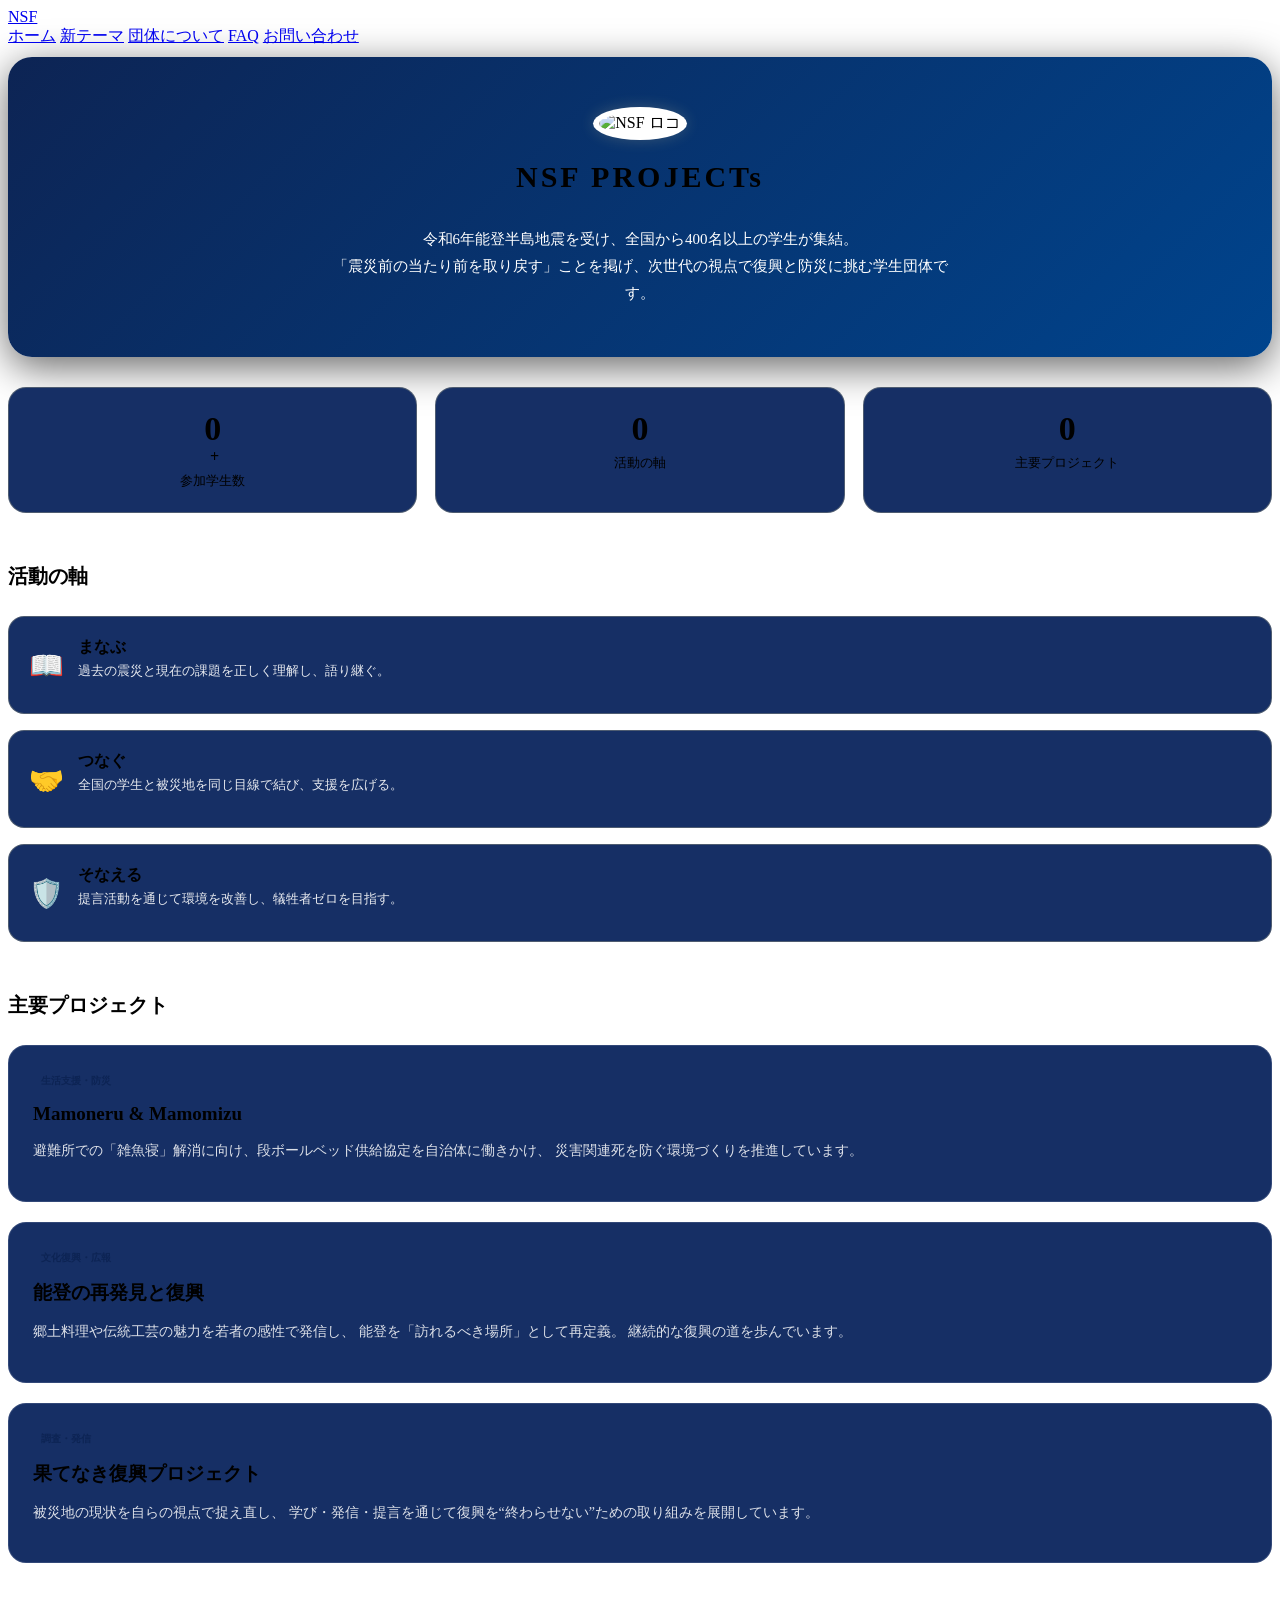
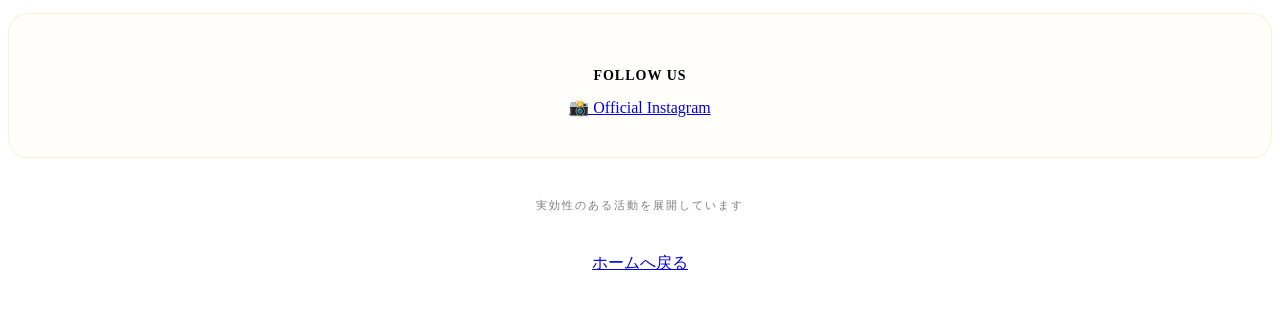
==== about.html @ 6def8dd8 "Update about.html" ====
<!doctype html>
<html lang="ja">
<head>
<meta charset="utf-8">
<meta name="viewport" content="width=device-width,initial-scale=1">
<title>NSF PROJECTsについて｜果てなき復興プロジェクト</title>
<link rel="stylesheet" href="css/about.css">
</head>
<body>
<header class="site-header">
<div class="header-inner">
<a href="index.html" class="header-logo">NSF</a>
<nav class="header-nav">
<a href="index.html">ホーム</a>
<a href="fukushima.html">新テーマ</a>
<a href="about.html" class="active">団体について</a>
<a href="faq.html">FAQ</a>
<a href="contact.html">お問い合わせ</a>
</nav>
</div>
</header>
<div class="wrap">
<section class="about-hero reveal">
<div class="about-hero-inner">
<div class="about-logo-wrap">
<img

          src="https://lh3.googleusercontent.com/d/1FlXsTtHDSgHOXnwRGMdjipwpPn7nd57A"

          alt="NSF ロゴ"

          class="about-logo"
>
</div>
<h1 class="about-title">NSF PROJECTs</h1>
<div class="about-divider"></div>
<p class="about-lead">

        令和6年能登半島地震を受け、全国から400名以上の学生が集結。<br>

        「震災前の当たり前を取り戻す」ことを掲げ、次世代の視点で復興と防災に挑む学生団体です。
</p>
</div>
</section>
<section class="about-stats reveal">
<div class="about-stats-grid">
<div class="about-stat-card">
<div class="about-stat-num" data-count="400">0</div>
<div class="about-stat-unit">+</div>
<div class="about-stat-label">参加学生数</div>
</div>
<div class="about-stat-card">
<div class="about-stat-num" data-count="3">0</div>
<div class="about-stat-label">活動の軸</div>
</div>
<div class="about-stat-card">
<div class="about-stat-num" data-count="3">0</div>
<div class="about-stat-label">主要プロジェクト</div>
</div>
</div>
</section>
<section class="about-pillars reveal">
<div class="about-section-head">
<h2>活動の軸</h2>
<div class="line"></div>
</div>
<div class="about-pillars-grid">
<div class="pillar-card">
<div class="pillar-icon">📖</div>
<div>
<h3>まなぶ</h3>
<p>過去の震災と現在の課題を正しく理解し、語り継ぐ。</p>
</div>
</div>
<div class="pillar-card">
<div class="pillar-icon">🤝</div>
<div>
<h3>つなぐ</h3>
<p>全国の学生と被災地を同じ目線で結び、支援を広げる。</p>
</div>
</div>
<div class="pillar-card">
<div class="pillar-icon">🛡️</div>
<div>
<h3>そなえる</h3>
<p>提言活動を通じて環境を改善し、犠牲者ゼロを目指す。</p>
</div>
</div>
</div>
</section>
<section class="about-projects reveal">
<div class="about-section-head">
<h2>主要プロジェクト</h2>
<div class="line"></div>
</div>
<div class="about-project-list">
<div class="about-project-card">
<div class="project-tag">生活支援・防災</div>
<h3>Mamoneru &amp; Mamomizu</h3>
<p>

          避難所での「雑魚寝」解消に向け、段ボールベッド供給協定を自治体に働きかけ、

          災害関連死を防ぐ環境づくりを推進しています。
</p>
</div>
<div class="about-project-card">
<div class="project-tag">文化復興・広報</div>
<h3>能登の再発見と復興</h3>
<p>

          郷土料理や伝統工芸の魅力を若者の感性で発信し、

          能登を「訪れるべき場所」として再定義。

          継続的な復興の道を歩んでいます。
</p>
</div>
<div class="about-project-card">
<div class="project-tag">調査・発信</div>
<h3>果てなき復興プロジェクト</h3>
<p>

          被災地の現状を自らの視点で捉え直し、

          学び・発信・提言を通じて復興を“終わらせない”ための取り組みを展開しています。
</p>
</div>
</div>
</section>
<section class="about-follow reveal">
<p class="about-follow-label">FOLLOW US</p>
<a

      href="https://www.instagram.com/2024nsfproject/"

      target="_blank"

      rel="noopener noreferrer"

      class="btn-action"
>

      📸 Official Instagram
</a>
</section>
<section class="about-note reveal">
<p>実効性のある活動を展開しています</p>
</section>
<div class="about-back reveal">
<a href="index.html" class="btn-action">ホームへ戻る</a>
</div>
</div>
<script src="script.js"></script>
</body>
</html>
---- css/about.css ----
/* ===== ABOUT PAGE ===== */

/* ===== HERO ===== */

.about-hero{

  margin:10px 0 30px;

  border:2px solid var(--gold);

  border-radius:24px;

  overflow:hidden;

  box-shadow:0 10px 40px rgba(0,0,0,.6);

}

.about-hero-inner{

  background:linear-gradient(135deg,#0D2454 0%,#00448d 100%);

  padding:50px 25px;

  text-align:center;

  border-bottom:2px solid var(--gold);

}

.about-logo-wrap{

  margin-bottom:20px;

}

.about-logo{

  width:90px;

  border-radius:50%;

  background:#fff;

  padding:6px;

  box-shadow:0 0 15px rgba(243,225,149,.2);

}

.about-title{

  margin:0;

  font-size:30px;

  font-weight:900;

  letter-spacing:3px;

  color:var(--gold);

}

.about-divider{

  width:40px;

  height:2px;

  background:var(--gold);

  margin:15px auto;

}

.about-lead{

  max-width:620px;

  margin:0 auto;

  font-size:15px;

  line-height:1.8;

  color:#fff;

}

/* ===== STATS ===== */

.about-stats{

  margin-bottom:50px;

}

.about-stats-grid{

  display:grid;

  grid-template-columns:repeat(3,1fr);

  gap:18px;

}

.about-stat-card{

  background:#162f65;

  border:1px solid rgba(243,225,149,.25);

  border-radius:18px;

  padding:22px;

  text-align:center;

  transition:.3s;

}

.about-stat-card:hover{

  transform:translateY(-4px);

  border-color:var(--gold);

}

.about-stat-num{

  font-size:34px;

  font-weight:900;

  color:var(--gold);

}

.about-stat-unit{

  margin-left:4px;

  font-weight:900;

}

.about-stat-label{

  margin-top:6px;

  font-size:13px;

  color:var(--muted);

}

/* ===== SECTION HEAD ===== */

.about-section-head{

  display:flex;

  align-items:center;

  gap:16px;

  margin-bottom:26px;

}

.about-section-head h2{

  margin:0;

  font-size:20px;

  font-weight:900;

}

.about-section-head .line{

  height:1px;

  flex:1;

  background:var(--line);

}

/* ===== PILLARS ===== */

.about-pillars{

  margin-bottom:50px;

}

.about-pillars-grid{

  display:grid;

  gap:16px;

}

.pillar-card{

  display:flex;

  align-items:center;

  gap:14px;

  padding:20px;

  background:#162f65;

  border:1px solid rgba(243,225,149,.25);

  border-radius:16px;

  transition:.3s;

}

.pillar-card:hover{

  transform:translateY(-3px);

  border-color:var(--gold);

}

.pillar-icon{

  font-size:28px;

}

.pillar-card h3{

  margin:0;

  font-size:16px;

  color:var(--gold);

}

.pillar-card p{

  margin-top:4px;

  font-size:13px;

  color:#fff;

  opacity:.9;

}

/* ===== PROJECT ===== */

.about-projects{

  margin-bottom:50px;

}

.about-project-list{

  display:flex;

  flex-direction:column;

  gap:20px;

}

.about-project-card{

  background:#162f65;

  border:1px solid rgba(255,255,255,.12);

  border-radius:18px;

  padding:24px;

  transition:.3s;

  position:relative;

}

.about-project-card:hover{

  transform:translateY(-4px);

  border-color:var(--gold);

  box-shadow:0 12px 30px rgba(0,0,0,.4);

}

.project-tag{

  font-size:10px;

  font-weight:900;

  color:#0D2454;

  background:var(--gold);

  display:inline-block;

  padding:3px 8px;

  border-radius:4px;

  margin-bottom:12px;

}

.about-project-card h3{

  margin:0 0 10px;

  font-size:19px;

  font-weight:900;

}

.about-project-card p{

  font-size:14px;

  line-height:1.7;

  color:#fff;

  opacity:.85;

}

/* ===== FOLLOW ===== */

.about-follow{

  text-align:center;

  padding:40px 20px;

  background:rgba(243,225,149,.05);

  border-radius:20px;

  border:1px solid rgba(243,225,149,.4);

  margin-bottom:40px;

}

.about-follow-label{

  font-size:14px;

  color:var(--gold);

  margin-bottom:14px;

  font-weight:900;

  letter-spacing:1px;

}

/* ===== NOTE ===== */

.about-note{

  text-align:center;

  margin-bottom:40px;

}

.about-note p{

  font-size:11px;

  letter-spacing:2px;

  opacity:.5;

}

/* ===== BACK BUTTON ===== */

.about-back{

  text-align:center;

  margin-bottom:40px;

}

/* ===== RESPONSIVE ===== */

@media (max-width:768px){

  .about-stats-grid{

    grid-template-columns:1fr;

  }

  .about-hero-inner{

    padding:35px 20px;

  }

  .about-title{

    font-size:24px;

  }

  .about-lead{

    font-size:14px;

  }

  .pillar-card{

    flex-direction:column;

    align-items:flex-start;

  }

  .about-project-card{

    padding:20px;

  }

}

@media (max-width:480px){

  .about-title{

    font-size:20px;

  }

  .about-stat-num{

    font-size:28px;

  }

  .about-project-card h3{

    font-size:16px;

  }

}
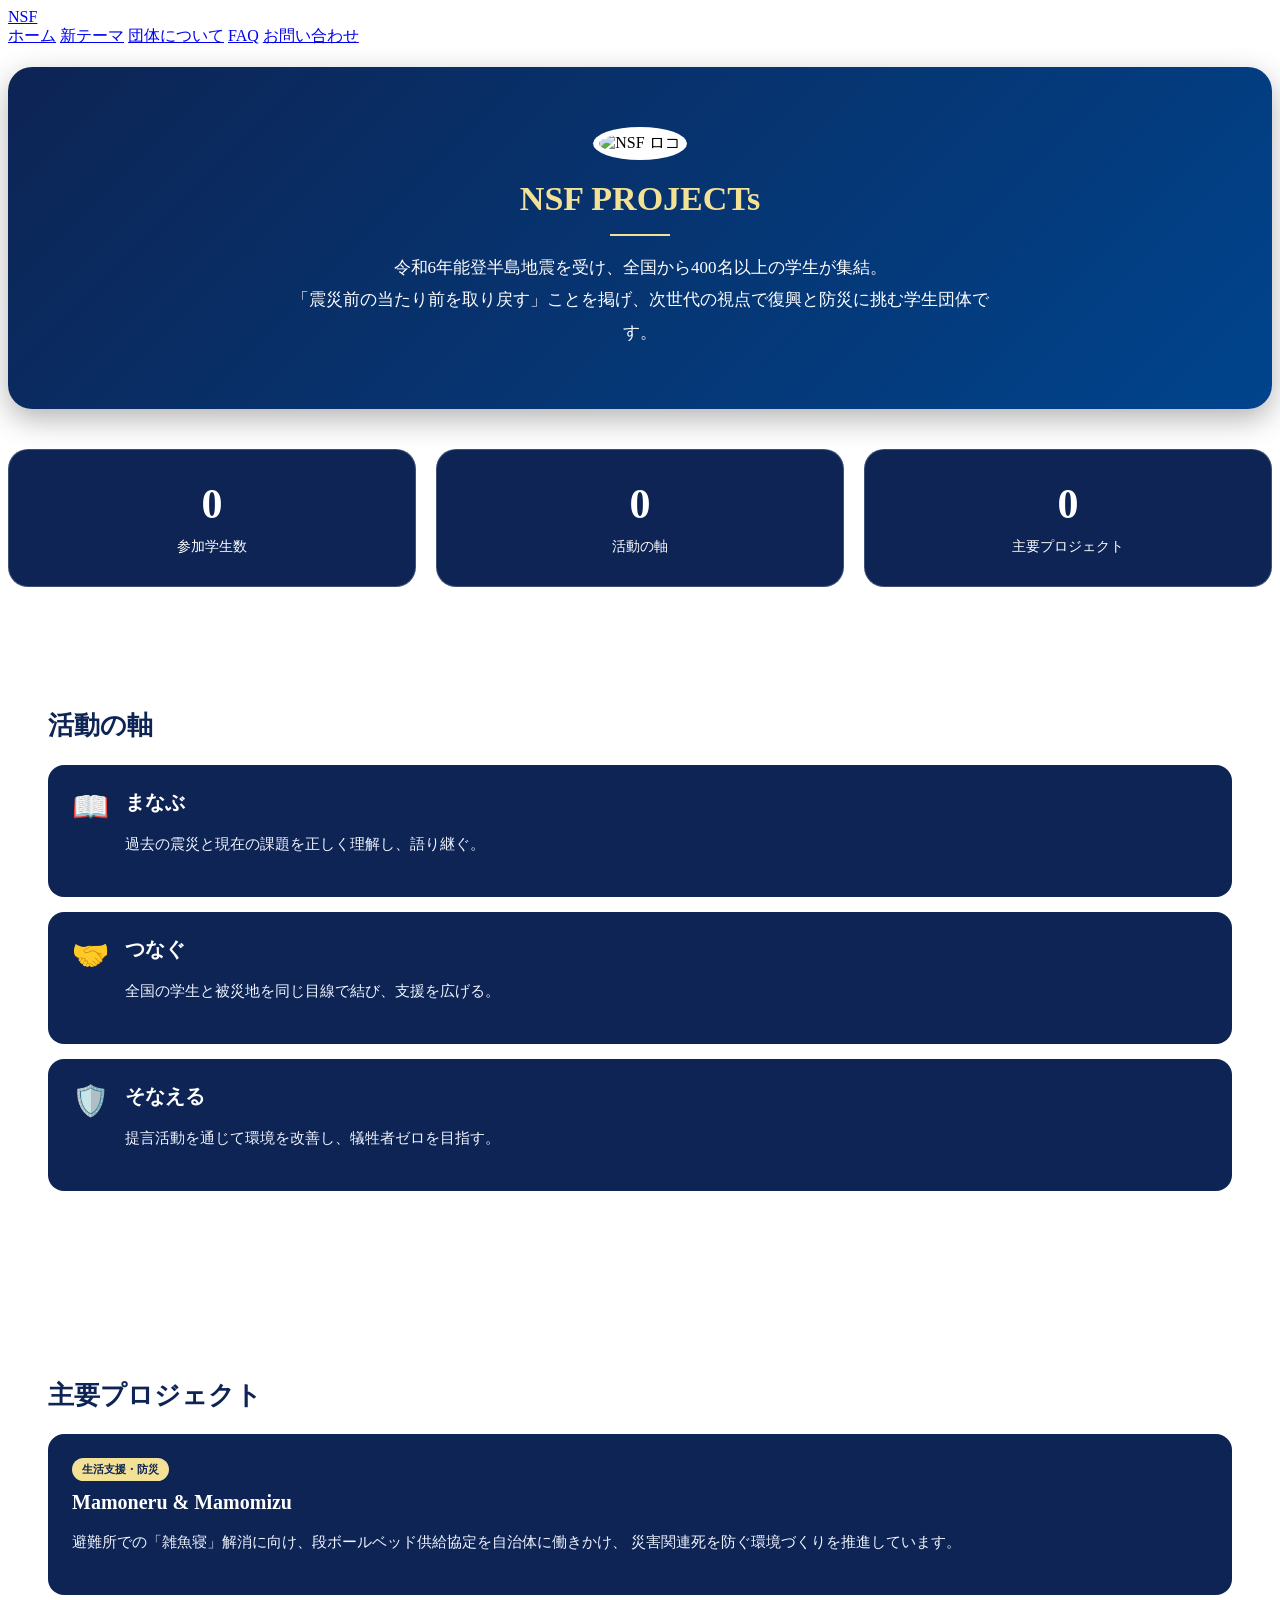
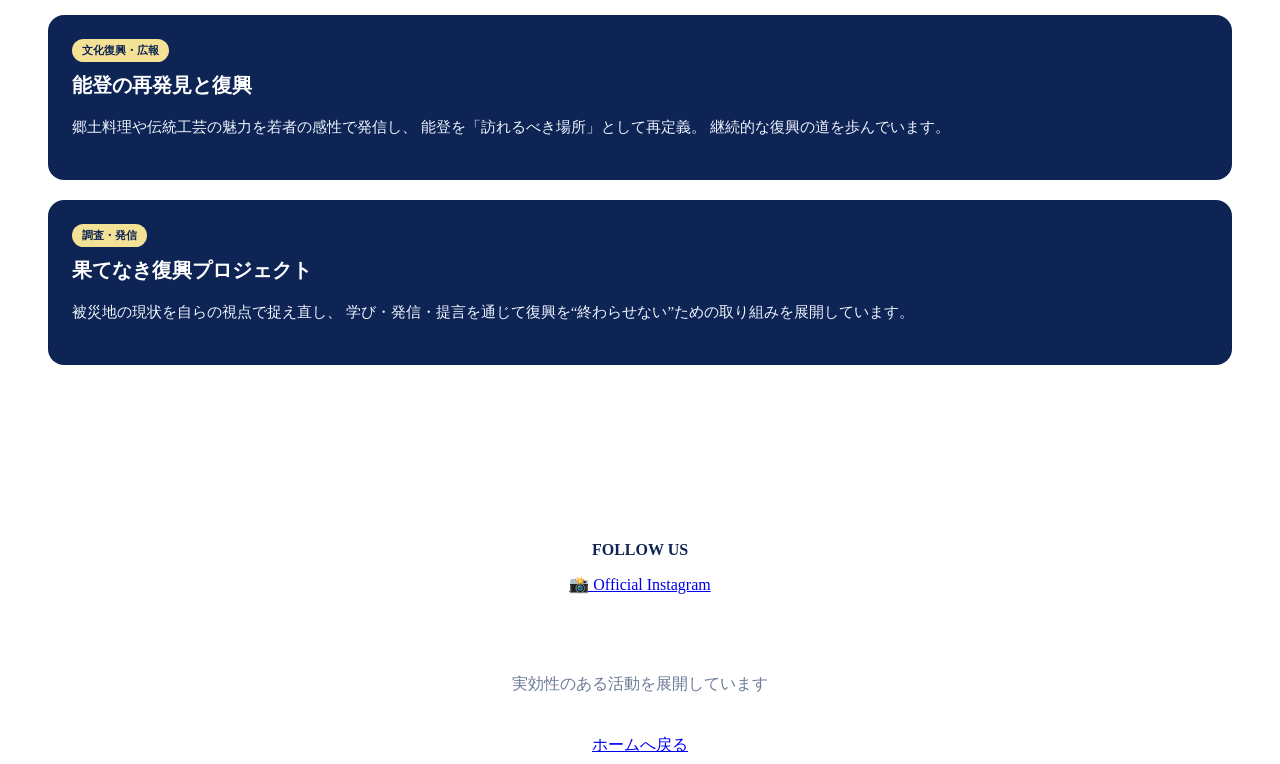
==== commit 82f87371: "Update about.html" ====
--- a/about.html
+++ b/about.html
@@ -46,7 +46,7 @@
 <div class="about-stats-grid">
 <div class="about-stat-card">
 <div class="about-stat-num" data-count="400">0</div>
-<div class="about-stat-unit">+</div>
+<div class="about-stat-unit"></div>
 <div class="about-stat-label">参加学生数</div>
 </div>
 <div class="about-stat-card">
--- a/css/about.css
+++ b/css/about.css
@@ -1,480 +1,351 @@
-/* ===== ABOUT PAGE ===== */
+/* ===== ABOUT PAGE (Readable Version) ===== */
 
 /* ===== HERO ===== */
 
 .about-hero{
 
-  margin:10px 0 30px;
-
-  border:2px solid var(--gold);
+  margin:20px 0 40px;
 
   border-radius:24px;
 
   overflow:hidden;
 
-  box-shadow:0 10px 40px rgba(0,0,0,.6);
+  box-shadow:0 10px 30px rgba(0,0,0,.3);
 
 }
 
 .about-hero-inner{
 
-  background:linear-gradient(135deg,#0D2454 0%,#00448d 100%);
-
-  padding:50px 25px;
-
-  text-align:center;
-
-  border-bottom:2px solid var(--gold);
-
-}
-
-.about-logo-wrap{
+  background:linear-gradient(135deg,#0D2454,#00448d);
+
+  padding:60px 30px;
+
+  text-align:center;
+
+}
+
+.about-logo{
+
+  width:100px;
+
+  border-radius:50%;
+
+  background:#fff;
+
+  padding:6px;
 
   margin-bottom:20px;
 
 }
 
-.about-logo{
-
-  width:90px;
-
-  border-radius:50%;
-
-  background:#fff;
-
-  padding:6px;
-
-  box-shadow:0 0 15px rgba(243,225,149,.2);
-
-}
-
 .about-title{
 
+  font-size:34px;
+
+  font-weight:900;
+
+  color:#F3E195;
+
   margin:0;
 
+}
+
+.about-divider{
+
+  width:60px;
+
+  height:2px;
+
+  background:#F3E195;
+
+  margin:16px auto;
+
+}
+
+.about-lead{
+
+  max-width:700px;
+
+  margin:0 auto;
+
+  font-size:17px;
+
+  color:#ffffff;
+
+  line-height:1.9;
+
+}
+
+/* ===== STATS ===== */
+
+.about-stats{
+
+  margin-bottom:50px;
+
+}
+
+.about-stats-grid{
+
+  display:grid;
+
+  grid-template-columns:repeat(3,1fr);
+
+  gap:20px;
+
+}
+
+.about-stat-card{
+
+  background:#0D2454;
+
+  color:#ffffff;
+
+  padding:30px;
+
+  border-radius:20px;
+
+  text-align:center;
+
+  border:1px solid rgba(255,255,255,.2);
+
+}
+
+.about-stat-num{
+
+  font-size:42px;
+
+  font-weight:900;
+
+  color:#ffffff;
+
+}
+
+.about-stat-unit{
+
+  color:#F3E195;
+
+  font-size:20px;
+
+  font-weight:900;
+
+}
+
+.about-stat-label{
+
+  margin-top:10px;
+
+  font-size:14px;
+
+  color:#ffffff;
+
+}
+
+/* ===== SECTION（白背景にする） ===== */
+
+.about-pillars,
+
+.about-projects{
+
+  background:#ffffff;
+
+  padding:50px 40px;
+
+  border-radius:24px;
+
+  margin-bottom:50px;
+
+}
+
+/* ===== 見出し ===== */
+
+.about-section-head h2{
+
+  font-size:26px;
+
+  font-weight:900;
+
+  color:#0D2454;
+
+}
+
+/* ===== 活動の軸 ===== */
+
+.pillar-card{
+
+  display:flex;
+
+  gap:16px;
+
+  padding:24px;
+
+  border-radius:16px;
+
+  background:#0D2454;
+
+  margin-bottom:15px;
+
+}
+
+.pillar-icon{
+
   font-size:30px;
 
-  font-weight:900;
-
-  letter-spacing:3px;
-
-  color:var(--gold);
-
-}
-
-.about-divider{
-
-  width:40px;
-
-  height:2px;
-
-  background:var(--gold);
-
-  margin:15px auto;
-
-}
-
-.about-lead{
-
-  max-width:620px;
-
-  margin:0 auto;
+}
+
+.pillar-card h3{
+
+  color:#ffffff;
+
+  font-size:20px;
+
+  margin:0 0 5px;
+
+}
+
+.pillar-card p{
+
+  color:#f0f4ff;
 
   font-size:15px;
 
   line-height:1.8;
 
-  color:#fff;
-
-}
-
-/* ===== STATS ===== */
-
-.about-stats{
-
-  margin-bottom:50px;
-
-}
-
-.about-stats-grid{
-
-  display:grid;
-
-  grid-template-columns:repeat(3,1fr);
-
-  gap:18px;
-
-}
-
-.about-stat-card{
-
-  background:#162f65;
-
-  border:1px solid rgba(243,225,149,.25);
-
-  border-radius:18px;
-
-  padding:22px;
-
-  text-align:center;
-
-  transition:.3s;
-
-}
-
-.about-stat-card:hover{
-
-  transform:translateY(-4px);
-
-  border-color:var(--gold);
-
-}
-
-.about-stat-num{
-
-  font-size:34px;
-
-  font-weight:900;
-
-  color:var(--gold);
-
-}
-
-.about-stat-unit{
-
-  margin-left:4px;
-
-  font-weight:900;
-
-}
-
-.about-stat-label{
-
-  margin-top:6px;
-
-  font-size:13px;
-
-  color:var(--muted);
-
-}
-
-/* ===== SECTION HEAD ===== */
-
-.about-section-head{
-
-  display:flex;
-
-  align-items:center;
-
-  gap:16px;
-
-  margin-bottom:26px;
-
-}
-
-.about-section-head h2{
-
-  margin:0;
+}
+
+/* ===== プロジェクト ===== */
+
+.about-project-card{
+
+  background:#0D2454;
+
+  padding:24px;
+
+  border-radius:16px;
+
+  margin-bottom:20px;
+
+}
+
+.project-tag{
+
+  background:#F3E195;
+
+  color:#0D2454;
+
+  font-size:11px;
+
+  padding:4px 10px;
+
+  border-radius:999px;
+
+  display:inline-block;
+
+  margin-bottom:10px;
+
+  font-weight:900;
+
+}
+
+.about-project-card h3{
+
+  color:#ffffff;
 
   font-size:20px;
 
-  font-weight:900;
-
-}
-
-.about-section-head .line{
-
-  height:1px;
-
-  flex:1;
-
-  background:var(--line);
-
-}
-
-/* ===== PILLARS ===== */
-
-.about-pillars{
-
-  margin-bottom:50px;
-
-}
-
-.about-pillars-grid{
-
-  display:grid;
-
-  gap:16px;
-
-}
-
-.pillar-card{
-
-  display:flex;
-
-  align-items:center;
-
-  gap:14px;
-
-  padding:20px;
-
-  background:#162f65;
-
-  border:1px solid rgba(243,225,149,.25);
-
-  border-radius:16px;
-
-  transition:.3s;
-
-}
-
-.pillar-card:hover{
-
-  transform:translateY(-3px);
-
-  border-color:var(--gold);
-
-}
-
-.pillar-icon{
-
-  font-size:28px;
-
-}
-
-.pillar-card h3{
-
-  margin:0;
-
-  font-size:16px;
-
-  color:var(--gold);
-
-}
-
-.pillar-card p{
-
-  margin-top:4px;
-
-  font-size:13px;
-
-  color:#fff;
-
-  opacity:.9;
-
-}
-
-/* ===== PROJECT ===== */
-
-.about-projects{
-
-  margin-bottom:50px;
-
-}
-
-.about-project-list{
-
-  display:flex;
-
-  flex-direction:column;
-
-  gap:20px;
-
-}
-
-.about-project-card{
-
-  background:#162f65;
-
-  border:1px solid rgba(255,255,255,.12);
-
-  border-radius:18px;
-
-  padding:24px;
-
-  transition:.3s;
-
-  position:relative;
-
-}
-
-.about-project-card:hover{
-
-  transform:translateY(-4px);
-
-  border-color:var(--gold);
-
-  box-shadow:0 12px 30px rgba(0,0,0,.4);
-
-}
-
+  margin:0 0 8px;
+
+}
+
+.about-project-card p{
+
+  color:#f0f4ff;
+
+  font-size:15px;
+
+  line-height:1.8;
+
+}
+
+/* ===== FOLLOW ===== */
+
+.about-follow{
+
+  text-align:center;
+
+  background:#ffffff;
+
+  padding:40px;
+
+  border-radius:20px;
+
+  margin-bottom:40px;
+
+}
+
+.about-follow-label{
+
+  color:#0D2454;
+
+  font-weight:900;
+
+}
+
+/* ===== NOTE ===== */
+
+.about-note{
+
+  text-align:center;
+
+  color:#0D2454;
+
+  opacity:.6;
+
+  margin-bottom:40px;
+
+}
+
+/* ===== BACK ===== */
+
+.about-back{
+
+  text-align:center;
+
+}
+
+/* ===== RESPONSIVE ===== */
+
+@media (max-width:768px){
+
+  .about-stats-grid{
+
+    grid-template-columns:1fr;
+
+  }
+
+  .about-hero-inner{
+
+    padding:40px 20px;
+
+  }
+
+  .about-title{
+
+    font-size:26px;
+
+  }
+
+  .about-lead{
+
+    font-size:15px;
+
+  }
+
+}
+ .about-title{
+ color:#F3E195 !important;
+}
 .project-tag{
-
-  font-size:10px;
-
-  font-weight:900;
-
-  color:#0D2454;
-
-  background:var(--gold);
-
-  display:inline-block;
-
-  padding:3px 8px;
-
-  border-radius:4px;
-
-  margin-bottom:12px;
-
-}
-
-.about-project-card h3{
-
-  margin:0 0 10px;
-
-  font-size:19px;
-
-  font-weight:900;
-
-}
-
-.about-project-card p{
-
-  font-size:14px;
-
-  line-height:1.7;
-
-  color:#fff;
-
-  opacity:.85;
-
-}
-
-/* ===== FOLLOW ===== */
-
-.about-follow{
-
-  text-align:center;
-
-  padding:40px 20px;
-
-  background:rgba(243,225,149,.05);
-
-  border-radius:20px;
-
-  border:1px solid rgba(243,225,149,.4);
-
-  margin-bottom:40px;
-
-}
-
-.about-follow-label{
-
-  font-size:14px;
-
-  color:var(--gold);
-
-  margin-bottom:14px;
-
-  font-weight:900;
-
-  letter-spacing:1px;
-
-}
-
-/* ===== NOTE ===== */
-
-.about-note{
-
-  text-align:center;
-
-  margin-bottom:40px;
-
-}
-
-.about-note p{
-
-  font-size:11px;
-
-  letter-spacing:2px;
-
-  opacity:.5;
-
-}
-
-/* ===== BACK BUTTON ===== */
-
-.about-back{
-
-  text-align:center;
-
-  margin-bottom:40px;
-
-}
-
-/* ===== RESPONSIVE ===== */
-
-@media (max-width:768px){
-
-  .about-stats-grid{
-
-    grid-template-columns:1fr;
-
-  }
-
-  .about-hero-inner{
-
-    padding:35px 20px;
-
-  }
-
-  .about-title{
-
-    font-size:24px;
-
-  }
-
-  .about-lead{
-
-    font-size:14px;
-
-  }
-
-  .pillar-card{
-
-    flex-direction:column;
-
-    align-items:flex-start;
-
-  }
-
-  .about-project-card{
-
-    padding:20px;
-
-  }
-
-}
-
-@media (max-width:480px){
-
-  .about-title{
-
-    font-size:20px;
-
-  }
-
-  .about-stat-num{
-
-    font-size:28px;
-
-  }
-
-  .about-project-card h3{
-
-    font-size:16px;
-
-  }
-
-}
- + color:#0D2454 !important;
+ background:#F3E195 !important;
+ border:none;
+}
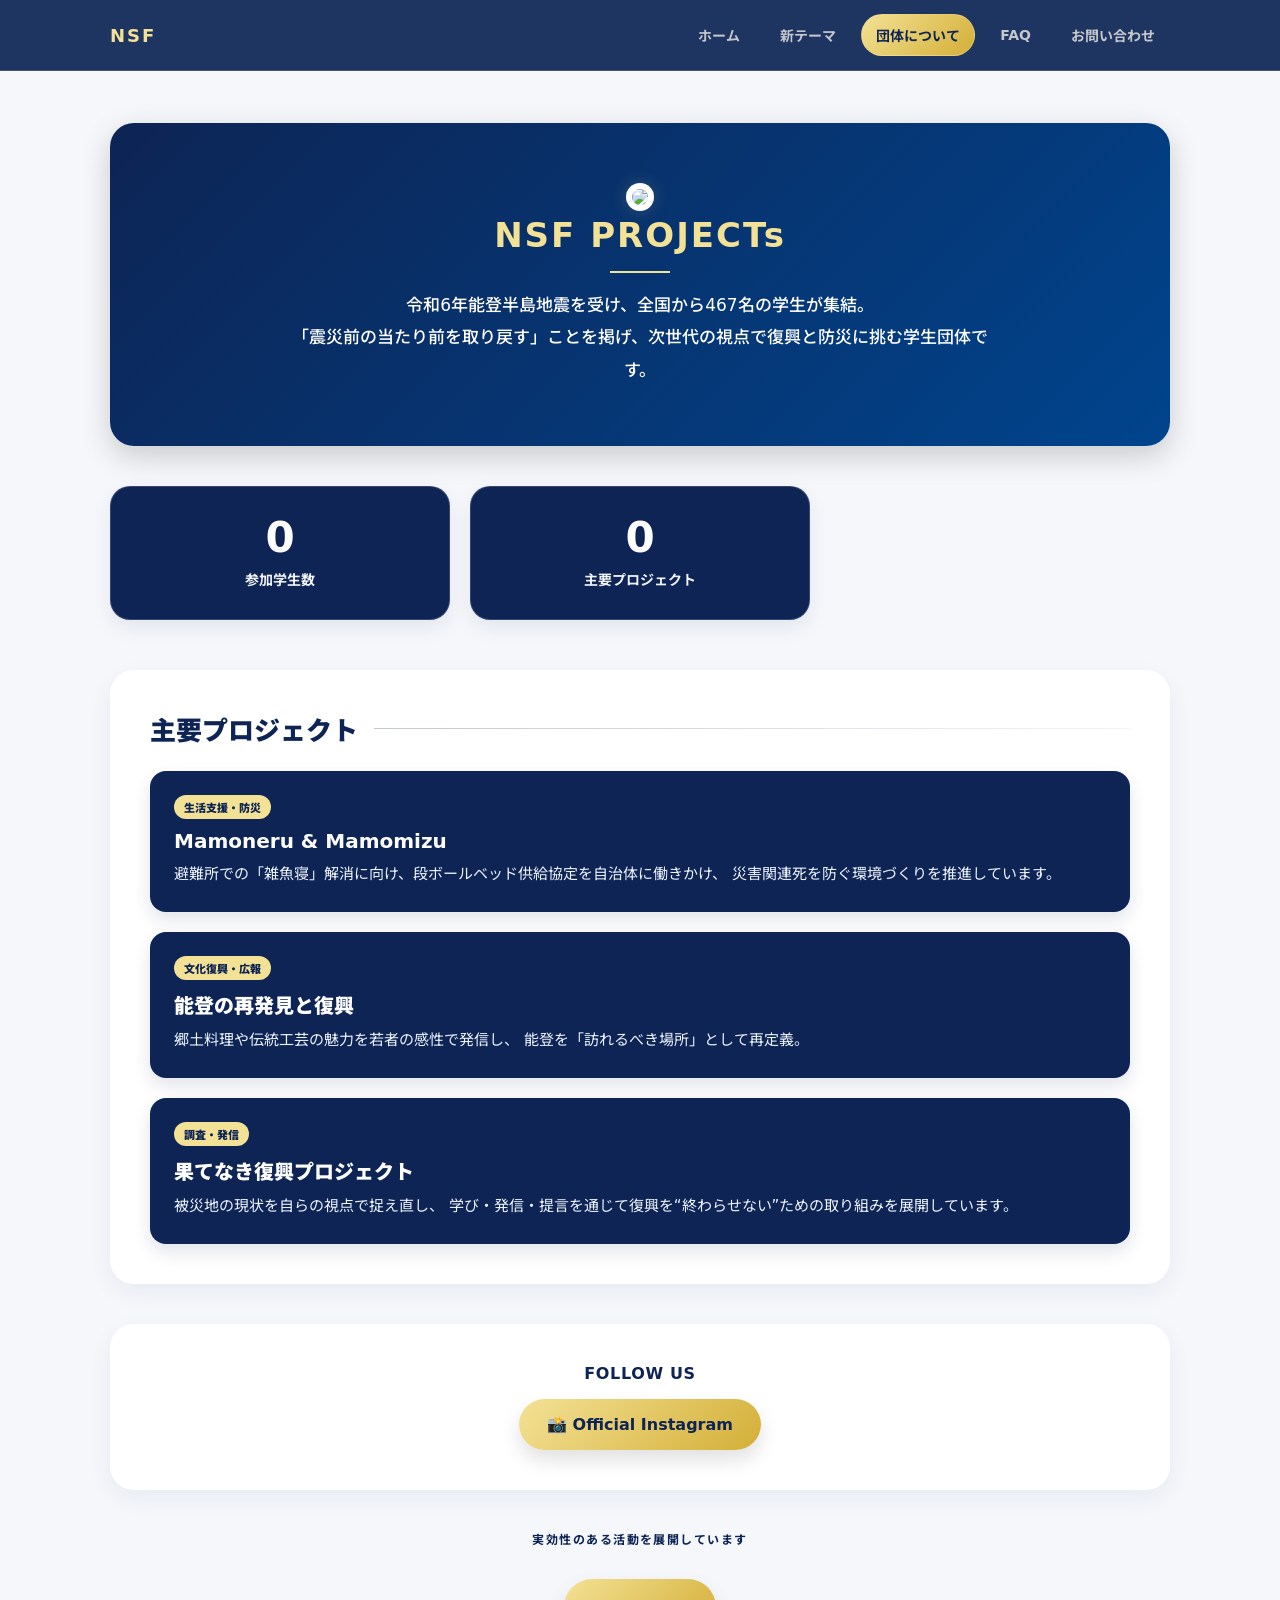
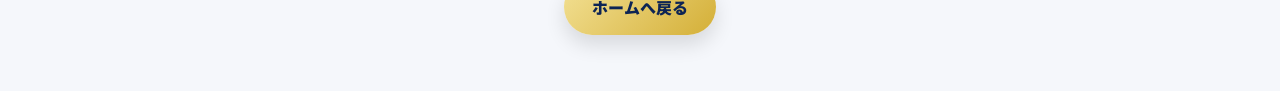
==== commit 0f41d997: "Update about.html" ====
--- a/about.html
+++ b/about.html
@@ -5,6 +5,7 @@
 <meta name="viewport" content="width=device-width,initial-scale=1">
 <title>NSF PROJECTsについて｜果てなき復興プロジェクト</title>
 <link rel="stylesheet" href="css/about.css">
+<link href="https://fonts.googleapis.com/css2?family=Noto+Sans+JP:wght@400;700;900&display=swap" rel="stylesheet">
 </head>
 <body>
 <header class="site-header">
@@ -20,74 +21,34 @@
 </div>
 </header>
 <div class="wrap">
+<!-- HERO -->
 <section class="about-hero reveal">
 <div class="about-hero-inner">
-<div class="about-logo-wrap">
-<img
-
-          src="https://lh3.googleusercontent.com/d/1FlXsTtHDSgHOXnwRGMdjipwpPn7nd57A"
-
-          alt="NSF ロゴ"
-
-          class="about-logo"
->
-</div>
+<img src="https://lh3.googleusercontent.com/d/1FlXsTtHDSgHOXnwRGMdjipwpPn7nd57A" class="about-logo">
 <h1 class="about-title">NSF PROJECTs</h1>
 <div class="about-divider"></div>
 <p class="about-lead">
 
-        令和6年能登半島地震を受け、全国から400名以上の学生が集結。<br>
+令和6年能登半島地震を受け、全国から467名の学生が集結。<br>
 
-        「震災前の当たり前を取り戻す」ことを掲げ、次世代の視点で復興と防災に挑む学生団体です。
+「震災前の当たり前を取り戻す」ことを掲げ、次世代の視点で復興と防災に挑む学生団体です。
 </p>
 </div>
 </section>
+<!-- STATS -->
 <section class="about-stats reveal">
 <div class="about-stats-grid">
 <div class="about-stat-card">
-<div class="about-stat-num" data-count="400">0</div>
-<div class="about-stat-unit"></div>
+<div class="about-stat-num" data-count="467">0</div>
 <div class="about-stat-label">参加学生数</div>
 </div>
 <div class="about-stat-card">
-<div class="about-stat-num" data-count="3">0</div>
-<div class="about-stat-label">活動の軸</div>
-</div>
-<div class="about-stat-card">
-<div class="about-stat-num" data-count="3">0</div>
+<div class="about-stat-num" data-count="12">0</div>
 <div class="about-stat-label">主要プロジェクト</div>
 </div>
 </div>
 </section>
-<section class="about-pillars reveal">
-<div class="about-section-head">
-<h2>活動の軸</h2>
-<div class="line"></div>
-</div>
-<div class="about-pillars-grid">
-<div class="pillar-card">
-<div class="pillar-icon">📖</div>
-<div>
-<h3>まなぶ</h3>
-<p>過去の震災と現在の課題を正しく理解し、語り継ぐ。</p>
-</div>
-</div>
-<div class="pillar-card">
-<div class="pillar-icon">🤝</div>
-<div>
-<h3>つなぐ</h3>
-<p>全国の学生と被災地を同じ目線で結び、支援を広げる。</p>
-</div>
-</div>
-<div class="pillar-card">
-<div class="pillar-icon">🛡️</div>
-<div>
-<h3>そなえる</h3>
-<p>提言活動を通じて環境を改善し、犠牲者ゼロを目指す。</p>
-</div>
-</div>
-</div>
-</section>
+<!-- PROJECTS -->
 <section class="about-projects reveal">
 <div class="about-section-head">
 <h2>主要プロジェクト</h2>
@@ -96,12 +57,12 @@
 <div class="about-project-list">
 <div class="about-project-card">
 <div class="project-tag">生活支援・防災</div>
-<h3>Mamoneru &amp; Mamomizu</h3>
+<h3>Mamoneru & Mamomizu</h3>
 <p>
 
-          避難所での「雑魚寝」解消に向け、段ボールベッド供給協定を自治体に働きかけ、
+避難所での「雑魚寝」解消に向け、段ボールベッド供給協定を自治体に働きかけ、
 
-          災害関連死を防ぐ環境づくりを推進しています。
+災害関連死を防ぐ環境づくりを推進しています。
 </p>
 </div>
 <div class="about-project-card">
@@ -109,11 +70,9 @@
 <h3>能登の再発見と復興</h3>
 <p>
 
-          郷土料理や伝統工芸の魅力を若者の感性で発信し、
+郷土料理や伝統工芸の魅力を若者の感性で発信し、
 
-          能登を「訪れるべき場所」として再定義。
-
-          継続的な復興の道を歩んでいます。
+能登を「訪れるべき場所」として再定義。
 </p>
 </div>
 <div class="about-project-card">
@@ -121,27 +80,23 @@
 <h3>果てなき復興プロジェクト</h3>
 <p>
 
-          被災地の現状を自らの視点で捉え直し、
+被災地の現状を自らの視点で捉え直し、
 
-          学び・発信・提言を通じて復興を“終わらせない”ための取り組みを展開しています。
+学び・発信・提言を通じて復興を“終わらせない”ための取り組みを展開しています。
 </p>
 </div>
 </div>
 </section>
+<!-- FOLLOW -->
 <section class="about-follow reveal">
 <p class="about-follow-label">FOLLOW US</p>
-<a
+<a href="https://www.instagram.com/2024nsfproject/"
 
-      href="https://www.instagram.com/2024nsfproject/"
+target="_blank"
 
-      target="_blank"
+class="btn-action">
 
-      rel="noopener noreferrer"
-
-      class="btn-action"
->
-
-      📸 Official Instagram
+📸 Official Instagram
 </a>
 </section>
 <section class="about-note reveal">
--- a/css/about.css
+++ b/css/about.css
@@ -1,4 +1,178 @@
-/* ===== ABOUT PAGE (Readable Version) ===== */
+/* ===== BASE ===== */
+
+*{
+
+  box-sizing:border-box;
+
+}
+
+html{
+
+  scroll-behavior:smooth;
+
+}
+
+body{
+
+  margin:0;
+
+  font-family:system-ui,-apple-system,"Helvetica Neue",Arial,"Hiragino Sans","Noto Sans JP",sans-serif;
+
+  background:#f5f7fb;
+
+  color:#0D2454;
+
+}
+
+.wrap{
+
+  max-width:1100px;
+
+  margin:0 auto;
+
+  padding:32px 20px 56px;
+
+}
+
+a{
+
+  -webkit-tap-highlight-color:transparent;
+
+}
+
+/* ===== HEADER / SUB MENU ===== */
+
+.site-header{
+
+  position:sticky;
+
+  top:0;
+
+  z-index:1000;
+
+  background:rgba(13,36,84,.92);
+
+  backdrop-filter:blur(10px);
+
+  border-bottom:1px solid rgba(243,225,149,.18);
+
+}
+
+.header-inner{
+
+  max-width:1100px;
+
+  margin:0 auto;
+
+  padding:14px 20px;
+
+  display:flex;
+
+  align-items:center;
+
+  justify-content:space-between;
+
+  gap:20px;
+
+}
+
+.header-logo{
+
+  color:#F3E195;
+
+  text-decoration:none;
+
+  font-size:18px;
+
+  font-weight:900;
+
+  letter-spacing:2px;
+
+  white-space:nowrap;
+
+}
+
+.header-nav{
+
+  display:flex;
+
+  align-items:center;
+
+  gap:10px;
+
+  flex-wrap:wrap;
+
+}
+
+.header-nav a{
+
+  color:#C5C7CD;
+
+  text-decoration:none;
+
+  font-size:14px;
+
+  font-weight:700;
+
+  padding:10px 14px;
+
+  border-radius:999px;
+
+  border:1px solid transparent;
+
+  transition:
+
+    background .25s ease,
+
+    border-color .25s ease,
+
+    color .25s ease,
+
+    transform .2s ease;
+
+}
+
+.header-nav a:hover{
+
+  color:#F3E195;
+
+  border-color:rgba(243,225,149,.35);
+
+  background:rgba(255,255,255,.05);
+
+  transform:translateY(-1px);
+
+}
+
+.header-nav a.active{
+
+  color:#0D2454;
+
+  background:linear-gradient(135deg,#F3E195 0%,#D4AF37 100%);
+
+  border-color:rgba(243,225,149,.45);
+
+}
+
+/* ===== REVEAL ===== */
+
+.reveal{
+
+  opacity:0;
+
+  transform:translateY(24px);
+
+  transition:opacity .7s ease, transform .7s ease;
+
+}
+
+.reveal.show{
+
+  opacity:1;
+
+  transform:translateY(0);
+
+}
 
 /* ===== HERO ===== */
 
@@ -10,7 +184,7 @@
 
   overflow:hidden;
 
-  box-shadow:0 10px 30px rgba(0,0,0,.3);
+  box-shadow:0 10px 30px rgba(0,0,0,.18);
 
 }
 
@@ -24,6 +198,12 @@
 
 }
 
+.about-logo-wrap{
+
+  margin-bottom:20px;
+
+}
+
 .about-logo{
 
   width:100px;
@@ -34,7 +214,9 @@
 
   padding:6px;
 
-  margin-bottom:20px;
+  margin-bottom:0;
+
+  box-shadow:0 0 18px rgba(243,225,149,.18);
 
 }
 
@@ -48,6 +230,8 @@
 
   margin:0;
 
+  letter-spacing:2px;
+
 }
 
 .about-divider{
@@ -74,6 +258,8 @@
 
   line-height:1.9;
 
+  font-weight:500;
+
 }
 
 /* ===== STATS ===== */
@@ -106,7 +292,9 @@
 
   text-align:center;
 
-  border:1px solid rgba(255,255,255,.2);
+  border:1px solid rgba(255,255,255,.16);
+
+  box-shadow:0 8px 20px rgba(13,36,84,.08);
 
 }
 
@@ -118,6 +306,8 @@
 
   color:#ffffff;
 
+  line-height:1;
+
 }
 
 .about-stat-unit{
@@ -128,6 +318,10 @@
 
   font-weight:900;
 
+  margin-top:6px;
+
+  line-height:1;
+
 }
 
 .about-stat-label{
@@ -138,25 +332,45 @@
 
   color:#ffffff;
 
-}
-
-/* ===== SECTION（白背景にする） ===== */
+  opacity:.95;
+
+  font-weight:700;
+
+}
+
+/* ===== WHITE SECTIONS ===== */
 
 .about-pillars,
 
-.about-projects{
+.about-projects,
+
+.about-follow{
 
   background:#ffffff;
 
-  padding:50px 40px;
+  padding:40px;
 
   border-radius:24px;
 
-  margin-bottom:50px;
-
-}
-
-/* ===== 見出し ===== */
+  margin-bottom:40px;
+
+  box-shadow:0 8px 24px rgba(13,36,84,.06);
+
+}
+
+/* ===== SECTION HEAD ===== */
+
+.about-section-head{
+
+  display:flex;
+
+  align-items:center;
+
+  gap:16px;
+
+  margin-bottom:24px;
+
+}
 
 .about-section-head h2{
 
@@ -166,9 +380,31 @@
 
   color:#0D2454;
 
-}
-
-/* ===== 活動の軸 ===== */
+  margin:0;
+
+  white-space:nowrap;
+
+}
+
+.about-section-head .line{
+
+  flex:1;
+
+  height:1px;
+
+  background:linear-gradient(90deg, rgba(13,36,84,.25), rgba(13,36,84,.05));
+
+}
+
+/* ===== PILLARS ===== */
+
+.about-pillars-grid{
+
+  display:grid;
+
+  gap:16px;
+
+}
 
 .pillar-card{
 
@@ -182,7 +418,9 @@
 
   background:#0D2454;
 
-  margin-bottom:15px;
+  margin-bottom:0;
+
+  box-shadow:0 8px 18px rgba(13,36,84,.12);
 
 }
 
@@ -190,6 +428,10 @@
 
   font-size:30px;
 
+  line-height:1;
+
+  flex:0 0 auto;
+
 }
 
 .pillar-card h3{
@@ -198,7 +440,9 @@
 
   font-size:20px;
 
-  margin:0 0 5px;
+  margin:0 0 6px;
+
+  font-weight:900;
 
 }
 
@@ -210,9 +454,21 @@
 
   line-height:1.8;
 
-}
-
-/* ===== プロジェクト ===== */
+  margin:0;
+
+}
+
+/* ===== PROJECT ===== */
+
+.about-project-list{
+
+  display:flex;
+
+  flex-direction:column;
+
+  gap:20px;
+
+}
 
 .about-project-card{
 
@@ -222,7 +478,7 @@
 
   border-radius:16px;
 
-  margin-bottom:20px;
+  box-shadow:0 8px 18px rgba(13,36,84,.12);
 
 }
 
@@ -244,6 +500,8 @@
 
   font-weight:900;
 
+  border:none;
+
 }
 
 .about-project-card h3{
@@ -254,6 +512,8 @@
 
   margin:0 0 8px;
 
+  font-weight:900;
+
 }
 
 .about-project-card p{
@@ -264,6 +524,8 @@
 
   line-height:1.8;
 
+  margin:0;
+
 }
 
 /* ===== FOLLOW ===== */
@@ -272,14 +534,6 @@
 
   text-align:center;
 
-  background:#ffffff;
-
-  padding:40px;
-
-  border-radius:20px;
-
-  margin-bottom:40px;
-
 }
 
 .about-follow-label{
@@ -288,9 +542,43 @@
 
   font-weight:900;
 
-}
-
-/* ===== NOTE ===== */
+  margin:0 0 16px;
+
+  letter-spacing:.04em;
+
+}
+
+.btn-action{
+
+  display:inline-block;
+
+  padding:16px 28px;
+
+  border-radius:999px;
+
+  background:linear-gradient(135deg,#F3E195 0%,#D4AF37 100%);
+
+  color:#0D2454;
+
+  text-decoration:none;
+
+  font-weight:900;
+
+  box-shadow:0 10px 20px rgba(0,0,0,.12);
+
+  transition:transform .2s ease, box-shadow .2s ease;
+
+}
+
+.btn-action:hover{
+
+  transform:translateY(-2px);
+
+  box-shadow:0 14px 26px rgba(0,0,0,.16);
+
+}
+
+/* ===== NOTE / BACK ===== */
 
 .about-note{
 
@@ -300,11 +588,21 @@
 
   opacity:.6;
 
-  margin-bottom:40px;
-
-}
-
-/* ===== BACK ===== */
+  margin-bottom:32px;
+
+}
+
+.about-note p{
+
+  margin:0;
+
+  font-size:12px;
+
+  letter-spacing:.12em;
+
+  font-weight:700;
+
+}
 
 .about-back{
 
@@ -316,36 +614,141 @@
 
 @media (max-width:768px){
 
+  .header-inner{
+
+    flex-direction:column;
+
+    align-items:flex-start;
+
+    padding:12px 16px;
+
+  }
+
+  .header-nav{
+
+    width:100%;
+
+    gap:8px;
+
+  }
+
+  .header-nav a{
+
+    font-size:13px;
+
+    padding:9px 12px;
+
+  }
+
+  .wrap{
+
+    padding:24px 16px 48px;
+
+  }
+
+  .about-hero-inner{
+
+    padding:40px 20px;
+
+  }
+
+  .about-title{
+
+    font-size:26px;
+
+  }
+
+  .about-lead{
+
+    font-size:15px;
+
+  }
+
   .about-stats-grid{
 
     grid-template-columns:1fr;
 
   }
 
-  .about-hero-inner{
-
-    padding:40px 20px;
+  .about-pillars,
+
+  .about-projects,
+
+  .about-follow{
+
+    padding:24px 18px;
+
+  }
+
+  .about-section-head h2{
+
+    font-size:22px;
+
+  }
+
+  .pillar-card{
+
+    flex-direction:column;
+
+  }
+
+}
+
+@media (max-width:480px){
+
+  .header-logo{
+
+    font-size:16px;
+
+  }
+
+  .header-nav{
+
+    display:grid;
+
+    grid-template-columns:repeat(2, minmax(0,1fr));
+
+    width:100%;
+
+  }
+
+  .header-nav a{
+
+    text-align:center;
 
   }
 
   .about-title{
 
-    font-size:26px;
-
-  }
-
-  .about-lead{
-
-    font-size:15px;
-
-  }
-
-}
- .about-title{
- color:#F3E195 !important;
-}
-.project-tag{
- color:#0D2454 !important;
- background:#F3E195 !important;
- border:none;
-}
+    font-size:22px;
+
+  }
+
+  .about-stat-num{
+
+    font-size:36px;
+
+  }
+
+  .about-section-head{
+
+    gap:10px;
+
+  }
+
+  .about-section-head h2{
+
+    font-size:20px;
+
+  }
+
+  .btn-action{
+
+    width:100%;
+
+    text-align:center;
+
+  }
+
+}
+ 
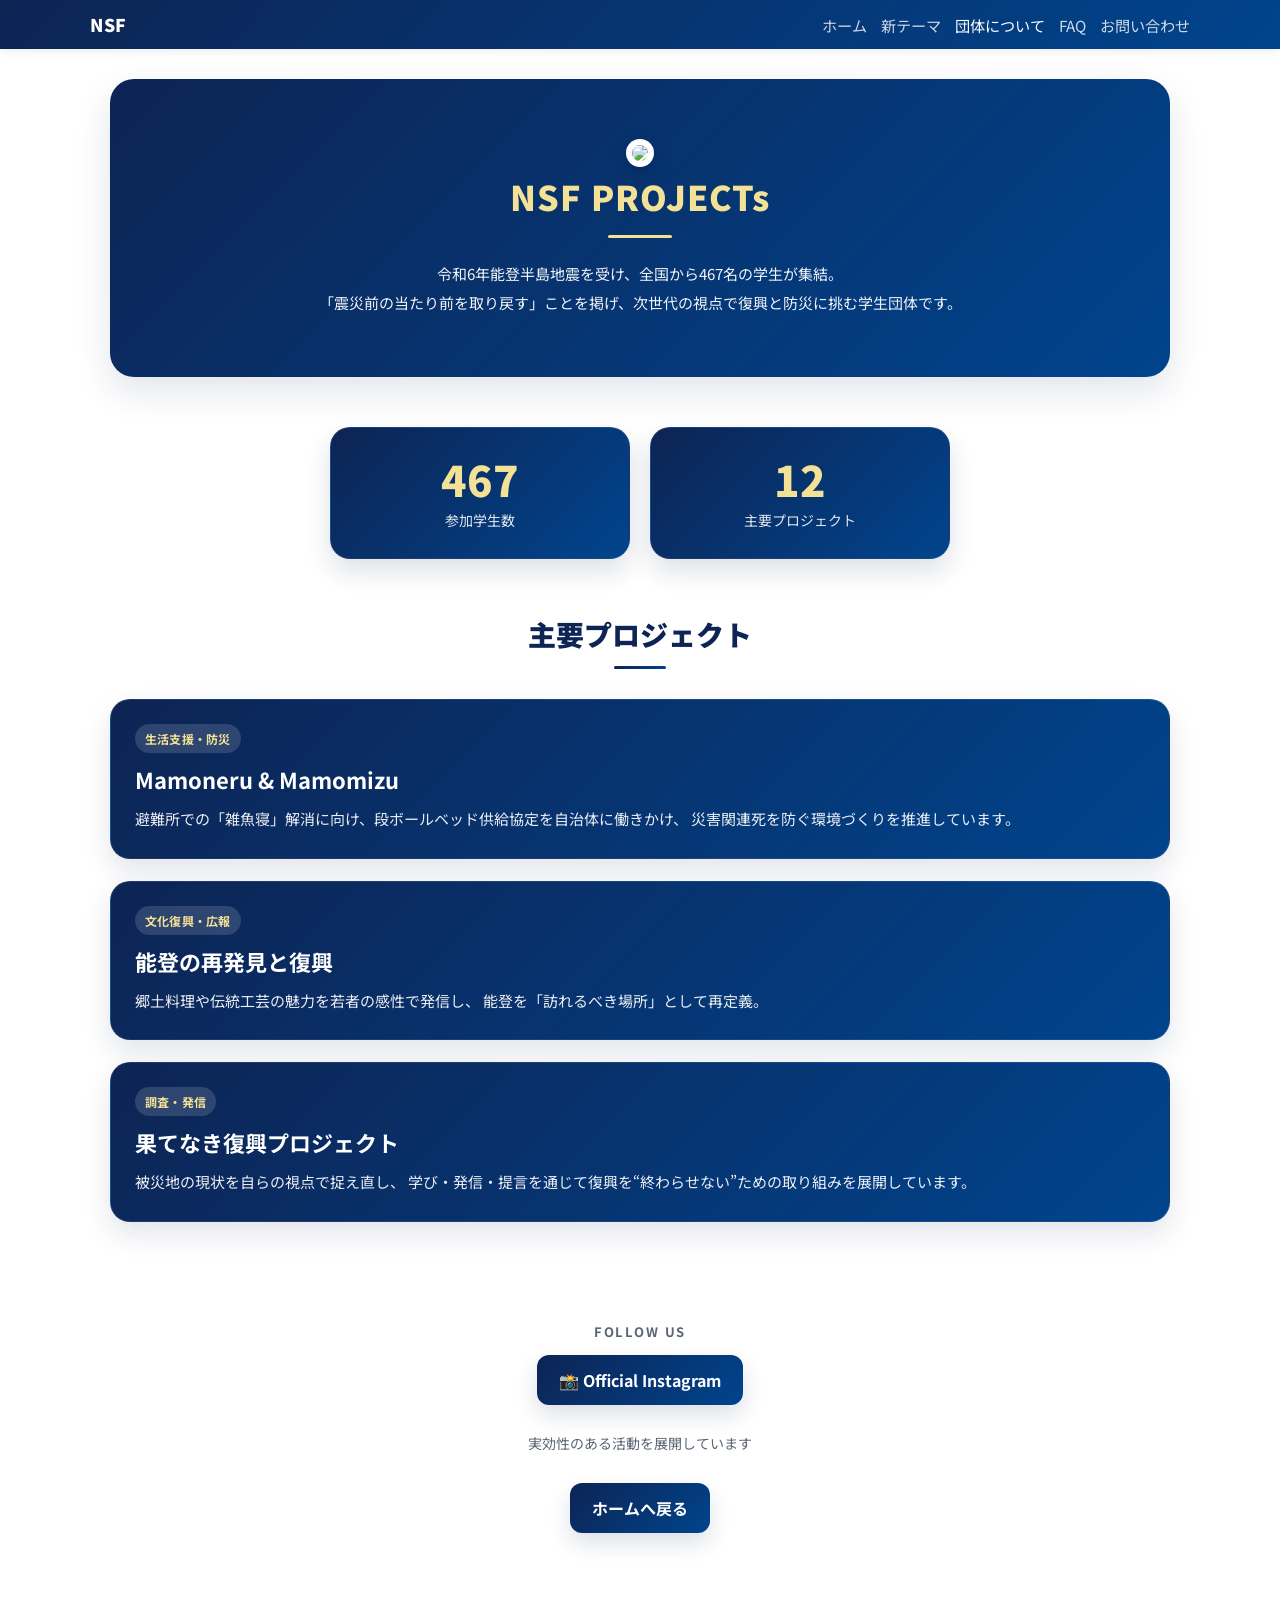
==== commit f7cbc3b0: "Update about.html" ====
--- a/about.html
+++ b/about.html
@@ -39,11 +39,11 @@
 <section class="about-stats reveal">
 <div class="about-stats-grid">
 <div class="about-stat-card">
-<div class="about-stat-num" data-count="467">0</div>
+<div class="about-stat-num" data-count="467">467</div>
 <div class="about-stat-label">参加学生数</div>
 </div>
 <div class="about-stat-card">
-<div class="about-stat-num" data-count="12">0</div>
+<div class="about-stat-num" data-count="12">12</div>
 <div class="about-stat-label">主要プロジェクト</div>
 </div>
 </div>
--- a/css/about.css
+++ b/css/about.css
@@ -1,616 +1,476 @@
-/* ===== BASE ===== */
-
-*{
+:root{
+
+  --main:#0D2454;
+
+  --accent:#00448d;
+
+  --gold:#F3E195;
+
+  --bg:#ffffff;
+
+  --text:#14213d;
+
+  --sub:#5b6475;
+
+  --line:#d9e2f0;
+
+  --cardText:#ffffff;
+
+}
+
+body{
+
+  margin:0;
+
+  font-family:'Noto Sans JP',sans-serif;
+
+  background:var(--bg);
+
+  color:var(--text);
+
+}
+
+/* HEADER */
+
+.site-header{
+
+  background:linear-gradient(135deg,var(--main),var(--accent));
+
+  padding:12px 20px;
+
+  box-shadow:0 2px 10px rgba(0,0,0,.08);
+
+}
+
+.header-inner{
+
+  display:flex;
+
+  justify-content:space-between;
+
+  align-items:center;
+
+  max-width:1100px;
+
+  margin:0 auto;
+
+}
+
+.header-logo{
+
+  font-weight:900;
+
+  color:#fff;
+
+  text-decoration:none;
+
+  font-size:1.1rem;
+
+  letter-spacing:.04em;
+
+}
+
+.header-nav{
+
+  display:flex;
+
+  flex-wrap:wrap;
+
+  gap:14px;
+
+}
+
+.header-nav a{
+
+  color:rgba(255,255,255,.8);
+
+  text-decoration:none;
+
+  font-size:.95rem;
+
+  transition:.2s ease;
+
+}
+
+.header-nav a:hover,
+
+.header-nav a.active{
+
+  color:#fff;
+
+}
+
+/* WRAP */
+
+.wrap{
+
+  max-width:1100px;
+
+  margin:0 auto;
+
+  padding:0 20px 50px;
 
   box-sizing:border-box;
 
 }
 
-html{
-
-  scroll-behavior:smooth;
-
-}
-
-body{
+/* HERO */
+
+.about-hero{
+
+  margin:30px 0 40px;
+
+  border-radius:24px;
+
+  overflow:hidden;
+
+  box-shadow:0 14px 36px rgba(13,36,84,.12);
+
+}
+
+.about-hero-inner{
+
+  background:linear-gradient(135deg,var(--main),var(--accent));
+
+  padding:60px 24px;
+
+  text-align:center;
+
+}
+
+.about-logo-wrap{
+
+  margin-bottom:18px;
+
+}
+
+.about-logo{
+
+  width:96px;
+
+  border-radius:50%;
+
+  background:#fff;
+
+  padding:6px;
+
+  box-shadow:0 6px 18px rgba(0,0,0,.15);
+
+}
+
+.about-title{
 
   margin:0;
 
-  font-family:system-ui,-apple-system,"Helvetica Neue",Arial,"Hiragino Sans","Noto Sans JP",sans-serif;
-
-  background:#f5f7fb;
-
-  color:#0D2454;
-
-}
-
-.wrap{
-
-  max-width:1100px;
+  font-size:34px;
+
+  font-weight:900;
+
+  color:var(--gold);
+
+  letter-spacing:.03em;
+
+}
+
+.about-divider{
+
+  width:64px;
+
+  height:3px;
+
+  background:var(--gold);
+
+  margin:14px auto 22px;
+
+  border-radius:999px;
+
+}
+
+.about-lead{
 
   margin:0 auto;
 
-  padding:32px 20px 56px;
-
-}
-
-a{
-
-  -webkit-tap-highlight-color:transparent;
-
-}
-
-/* ===== HEADER / SUB MENU ===== */
-
-.site-header{
-
-  position:sticky;
-
-  top:0;
-
-  z-index:1000;
-
-  background:rgba(13,36,84,.92);
-
-  backdrop-filter:blur(10px);
-
-  border-bottom:1px solid rgba(243,225,149,.18);
-
-}
-
-.header-inner{
-
-  max-width:1100px;
+  max-width:760px;
+
+  font-size:15px;
+
+  line-height:1.9;
+
+  color:rgba(255,255,255,.94);
+
+}
+
+/* STATS */
+
+.about-stats{
+
+  padding:10px 0 45px;
+
+}
+
+.about-stats-grid{
+
+  display:grid;
+
+  grid-template-columns:repeat(2,1fr);
+
+  gap:20px;
+
+  max-width:620px;
 
   margin:0 auto;
 
-  padding:14px 20px;
-
-  display:flex;
-
-  align-items:center;
-
-  justify-content:space-between;
-
-  gap:20px;
-
-}
-
-.header-logo{
-
-  color:#F3E195;
+}
+
+.about-stat-card{
+
+  background:linear-gradient(135deg,var(--main),var(--accent));
+
+  color:var(--cardText);
+
+  padding:28px 20px;
+
+  border-radius:20px;
+
+  text-align:center;
+
+  box-shadow:0 12px 26px rgba(13,36,84,.14);
+
+  border:1px solid rgba(255,255,255,.08);
+
+}
+
+.about-stat-num{
+
+  font-size:42px;
+
+  font-weight:900;
+
+  line-height:1.1;
+
+  color:var(--gold);
+
+}
+
+.about-stat-label{
+
+  margin-top:8px;
+
+  font-size:14px;
+
+  color:rgba(255,255,255,.88);
+
+}
+
+/* SECTION HEAD */
+
+.about-section-head{
+
+  text-align:center;
+
+  margin-bottom:30px;
+
+}
+
+.about-section-head h2{
+
+  margin:0;
+
+  font-size:28px;
+
+  color:var(--main);
+
+  font-weight:900;
+
+}
+
+.line{
+
+  width:52px;
+
+  height:3px;
+
+  background:linear-gradient(135deg,var(--main),var(--accent));
+
+  margin:12px auto 0;
+
+  border-radius:999px;
+
+}
+
+/* PROJECTS */
+
+.about-projects{
+
+  padding:10px 0 50px;
+
+}
+
+.about-project-list{
+
+  display:grid;
+
+  gap:22px;
+
+}
+
+.about-project-card{
+
+  background:linear-gradient(135deg,var(--main),var(--accent));
+
+  color:var(--cardText);
+
+  padding:24px;
+
+  border-radius:20px;
+
+  box-shadow:0 12px 28px rgba(13,36,84,.12);
+
+  border:1px solid rgba(255,255,255,.08);
+
+}
+
+.project-tag{
+
+  display:inline-block;
+
+  margin-bottom:10px;
+
+  padding:6px 10px;
+
+  border-radius:999px;
+
+  background:rgba(255,255,255,.14);
+
+  color:var(--gold);
+
+  font-size:12px;
+
+  font-weight:700;
+
+  letter-spacing:.02em;
+
+}
+
+.about-project-card h3{
+
+  margin:0 0 10px;
+
+  font-size:22px;
+
+  color:#fff;
+
+}
+
+.about-project-card p{
+
+  margin:0;
+
+  font-size:15px;
+
+  line-height:1.9;
+
+  color:rgba(255,255,255,.92);
+
+}
+
+/* FOLLOW */
+
+.about-follow{
+
+  text-align:center;
+
+  margin:50px 0 28px;
+
+}
+
+.about-follow-label{
+
+  margin:0 0 14px;
+
+  font-size:13px;
+
+  font-weight:700;
+
+  letter-spacing:.14em;
+
+  color:var(--sub);
+
+}
+
+.btn-action{
+
+  display:inline-block;
+
+  padding:13px 22px;
+
+  background:linear-gradient(135deg,var(--main),var(--accent));
+
+  border-radius:12px;
+
+  color:#fff;
 
   text-decoration:none;
 
-  font-size:18px;
-
-  font-weight:900;
-
-  letter-spacing:2px;
-
-  white-space:nowrap;
-
-}
-
-.header-nav{
-
-  display:flex;
-
-  align-items:center;
-
-  gap:10px;
-
-  flex-wrap:wrap;
-
-}
-
-.header-nav a{
-
-  color:#C5C7CD;
-
-  text-decoration:none;
+  font-weight:700;
+
+  box-shadow:0 10px 22px rgba(13,36,84,.14);
+
+  transition:transform .2s ease, box-shadow .2s ease, opacity .2s ease;
+
+}
+
+.btn-action:hover{
+
+  transform:translateY(-2px);
+
+  box-shadow:0 14px 28px rgba(13,36,84,.18);
+
+  opacity:.98;
+
+}
+
+/* NOTE */
+
+.about-note{
+
+  text-align:center;
+
+  margin:24px 0 30px;
+
+}
+
+.about-note p{
+
+  margin:0;
+
+  color:var(--sub);
 
   font-size:14px;
 
-  font-weight:700;
-
-  padding:10px 14px;
-
-  border-radius:999px;
-
-  border:1px solid transparent;
-
-  transition:
-
-    background .25s ease,
-
-    border-color .25s ease,
-
-    color .25s ease,
-
-    transform .2s ease;
-
-}
-
-.header-nav a:hover{
-
-  color:#F3E195;
-
-  border-color:rgba(243,225,149,.35);
-
-  background:rgba(255,255,255,.05);
-
-  transform:translateY(-1px);
-
-}
-
-.header-nav a.active{
-
-  color:#0D2454;
-
-  background:linear-gradient(135deg,#F3E195 0%,#D4AF37 100%);
-
-  border-color:rgba(243,225,149,.45);
-
-}
-
-/* ===== REVEAL ===== */
+}
+
+/* BACK */
+
+.about-back{
+
+  text-align:center;
+
+  margin-bottom:20px;
+
+}
+
+/* REVEAL */
 
 .reveal{
 
-  opacity:0;
-
-  transform:translateY(24px);
-
-  transition:opacity .7s ease, transform .7s ease;
-
-}
-
-.reveal.show{
-
   opacity:1;
 
-  transform:translateY(0);
-
-}
-
-/* ===== HERO ===== */
-
-.about-hero{
-
-  margin:20px 0 40px;
-
-  border-radius:24px;
-
-  overflow:hidden;
-
-  box-shadow:0 10px 30px rgba(0,0,0,.18);
-
-}
-
-.about-hero-inner{
-
-  background:linear-gradient(135deg,#0D2454,#00448d);
-
-  padding:60px 30px;
-
-  text-align:center;
-
-}
-
-.about-logo-wrap{
-
-  margin-bottom:20px;
-
-}
-
-.about-logo{
-
-  width:100px;
-
-  border-radius:50%;
-
-  background:#fff;
-
-  padding:6px;
-
-  margin-bottom:0;
-
-  box-shadow:0 0 18px rgba(243,225,149,.18);
-
-}
-
-.about-title{
-
-  font-size:34px;
-
-  font-weight:900;
-
-  color:#F3E195;
-
-  margin:0;
-
-  letter-spacing:2px;
-
-}
-
-.about-divider{
-
-  width:60px;
-
-  height:2px;
-
-  background:#F3E195;
-
-  margin:16px auto;
-
-}
-
-.about-lead{
-
-  max-width:700px;
-
-  margin:0 auto;
-
-  font-size:17px;
-
-  color:#ffffff;
-
-  line-height:1.9;
-
-  font-weight:500;
-
-}
-
-/* ===== STATS ===== */
-
-.about-stats{
-
-  margin-bottom:50px;
-
-}
-
-.about-stats-grid{
-
-  display:grid;
-
-  grid-template-columns:repeat(3,1fr);
-
-  gap:20px;
-
-}
-
-.about-stat-card{
-
-  background:#0D2454;
-
-  color:#ffffff;
-
-  padding:30px;
-
-  border-radius:20px;
-
-  text-align:center;
-
-  border:1px solid rgba(255,255,255,.16);
-
-  box-shadow:0 8px 20px rgba(13,36,84,.08);
-
-}
-
-.about-stat-num{
-
-  font-size:42px;
-
-  font-weight:900;
-
-  color:#ffffff;
-
-  line-height:1;
-
-}
-
-.about-stat-unit{
-
-  color:#F3E195;
-
-  font-size:20px;
-
-  font-weight:900;
-
-  margin-top:6px;
-
-  line-height:1;
-
-}
-
-.about-stat-label{
-
-  margin-top:10px;
-
-  font-size:14px;
-
-  color:#ffffff;
-
-  opacity:.95;
-
-  font-weight:700;
-
-}
-
-/* ===== WHITE SECTIONS ===== */
-
-.about-pillars,
-
-.about-projects,
-
-.about-follow{
-
-  background:#ffffff;
-
-  padding:40px;
-
-  border-radius:24px;
-
-  margin-bottom:40px;
-
-  box-shadow:0 8px 24px rgba(13,36,84,.06);
-
-}
-
-/* ===== SECTION HEAD ===== */
-
-.about-section-head{
-
-  display:flex;
-
-  align-items:center;
-
-  gap:16px;
-
-  margin-bottom:24px;
-
-}
-
-.about-section-head h2{
-
-  font-size:26px;
-
-  font-weight:900;
-
-  color:#0D2454;
-
-  margin:0;
-
-  white-space:nowrap;
-
-}
-
-.about-section-head .line{
-
-  flex:1;
-
-  height:1px;
-
-  background:linear-gradient(90deg, rgba(13,36,84,.25), rgba(13,36,84,.05));
-
-}
-
-/* ===== PILLARS ===== */
-
-.about-pillars-grid{
-
-  display:grid;
-
-  gap:16px;
-
-}
-
-.pillar-card{
-
-  display:flex;
-
-  gap:16px;
-
-  padding:24px;
-
-  border-radius:16px;
-
-  background:#0D2454;
-
-  margin-bottom:0;
-
-  box-shadow:0 8px 18px rgba(13,36,84,.12);
-
-}
-
-.pillar-icon{
-
-  font-size:30px;
-
-  line-height:1;
-
-  flex:0 0 auto;
-
-}
-
-.pillar-card h3{
-
-  color:#ffffff;
-
-  font-size:20px;
-
-  margin:0 0 6px;
-
-  font-weight:900;
-
-}
-
-.pillar-card p{
-
-  color:#f0f4ff;
-
-  font-size:15px;
-
-  line-height:1.8;
-
-  margin:0;
-
-}
-
-/* ===== PROJECT ===== */
-
-.about-project-list{
-
-  display:flex;
-
-  flex-direction:column;
-
-  gap:20px;
-
-}
-
-.about-project-card{
-
-  background:#0D2454;
-
-  padding:24px;
-
-  border-radius:16px;
-
-  box-shadow:0 8px 18px rgba(13,36,84,.12);
-
-}
-
-.project-tag{
-
-  background:#F3E195;
-
-  color:#0D2454;
-
-  font-size:11px;
-
-  padding:4px 10px;
-
-  border-radius:999px;
-
-  display:inline-block;
-
-  margin-bottom:10px;
-
-  font-weight:900;
-
-  border:none;
-
-}
-
-.about-project-card h3{
-
-  color:#ffffff;
-
-  font-size:20px;
-
-  margin:0 0 8px;
-
-  font-weight:900;
-
-}
-
-.about-project-card p{
-
-  color:#f0f4ff;
-
-  font-size:15px;
-
-  line-height:1.8;
-
-  margin:0;
-
-}
-
-/* ===== FOLLOW ===== */
-
-.about-follow{
-
-  text-align:center;
-
-}
-
-.about-follow-label{
-
-  color:#0D2454;
-
-  font-weight:900;
-
-  margin:0 0 16px;
-
-  letter-spacing:.04em;
-
-}
-
-.btn-action{
-
-  display:inline-block;
-
-  padding:16px 28px;
-
-  border-radius:999px;
-
-  background:linear-gradient(135deg,#F3E195 0%,#D4AF37 100%);
-
-  color:#0D2454;
-
-  text-decoration:none;
-
-  font-weight:900;
-
-  box-shadow:0 10px 20px rgba(0,0,0,.12);
-
-  transition:transform .2s ease, box-shadow .2s ease;
-
-}
-
-.btn-action:hover{
-
-  transform:translateY(-2px);
-
-  box-shadow:0 14px 26px rgba(0,0,0,.16);
-
-}
-
-/* ===== NOTE / BACK ===== */
-
-.about-note{
-
-  text-align:center;
-
-  color:#0D2454;
-
-  opacity:.6;
-
-  margin-bottom:32px;
-
-}
-
-.about-note p{
-
-  margin:0;
-
-  font-size:12px;
-
-  letter-spacing:.12em;
-
-  font-weight:700;
-
-}
-
-.about-back{
-
-  text-align:center;
-
-}
-
-/* ===== RESPONSIVE ===== */
+  transform:none;
+
+}
+
+/* RESPONSIVE */
 
 @media (max-width:768px){
 
@@ -620,47 +480,31 @@
 
     align-items:flex-start;
 
-    padding:12px 16px;
+    gap:10px;
 
   }
 
   .header-nav{
 
-    width:100%;
-
-    gap:8px;
-
-  }
-
-  .header-nav a{
-
-    font-size:13px;
-
-    padding:9px 12px;
-
-  }
-
-  .wrap{
-
-    padding:24px 16px 48px;
+    gap:10px 14px;
 
   }
 
   .about-hero-inner{
 
-    padding:40px 20px;
+    padding:48px 18px;
 
   }
 
   .about-title{
 
-    font-size:26px;
+    font-size:28px;
 
   }
 
   .about-lead{
 
-    font-size:15px;
+    font-size:14px;
 
   }
 
@@ -668,87 +512,21 @@
 
     grid-template-columns:1fr;
 
-  }
-
-  .about-pillars,
-
-  .about-projects,
-
-  .about-follow{
-
-    padding:24px 18px;
+    max-width:380px;
 
   }
 
   .about-section-head h2{
 
-    font-size:22px;
-
-  }
-
-  .pillar-card{
-
-    flex-direction:column;
-
-  }
-
-}
-
-@media (max-width:480px){
-
-  .header-logo{
-
-    font-size:16px;
-
-  }
-
-  .header-nav{
-
-    display:grid;
-
-    grid-template-columns:repeat(2, minmax(0,1fr));
-
-    width:100%;
-
-  }
-
-  .header-nav a{
-
-    text-align:center;
-
-  }
-
-  .about-title{
-
-    font-size:22px;
-
-  }
-
-  .about-stat-num{
-
-    font-size:36px;
-
-  }
-
-  .about-section-head{
-
-    gap:10px;
-
-  }
-
-  .about-section-head h2{
+    font-size:24px;
+
+  }
+
+  .about-project-card h3{
 
     font-size:20px;
 
   }
 
-  .btn-action{
-
-    width:100%;
-
-    text-align:center;
-
-  }
-
 }
  
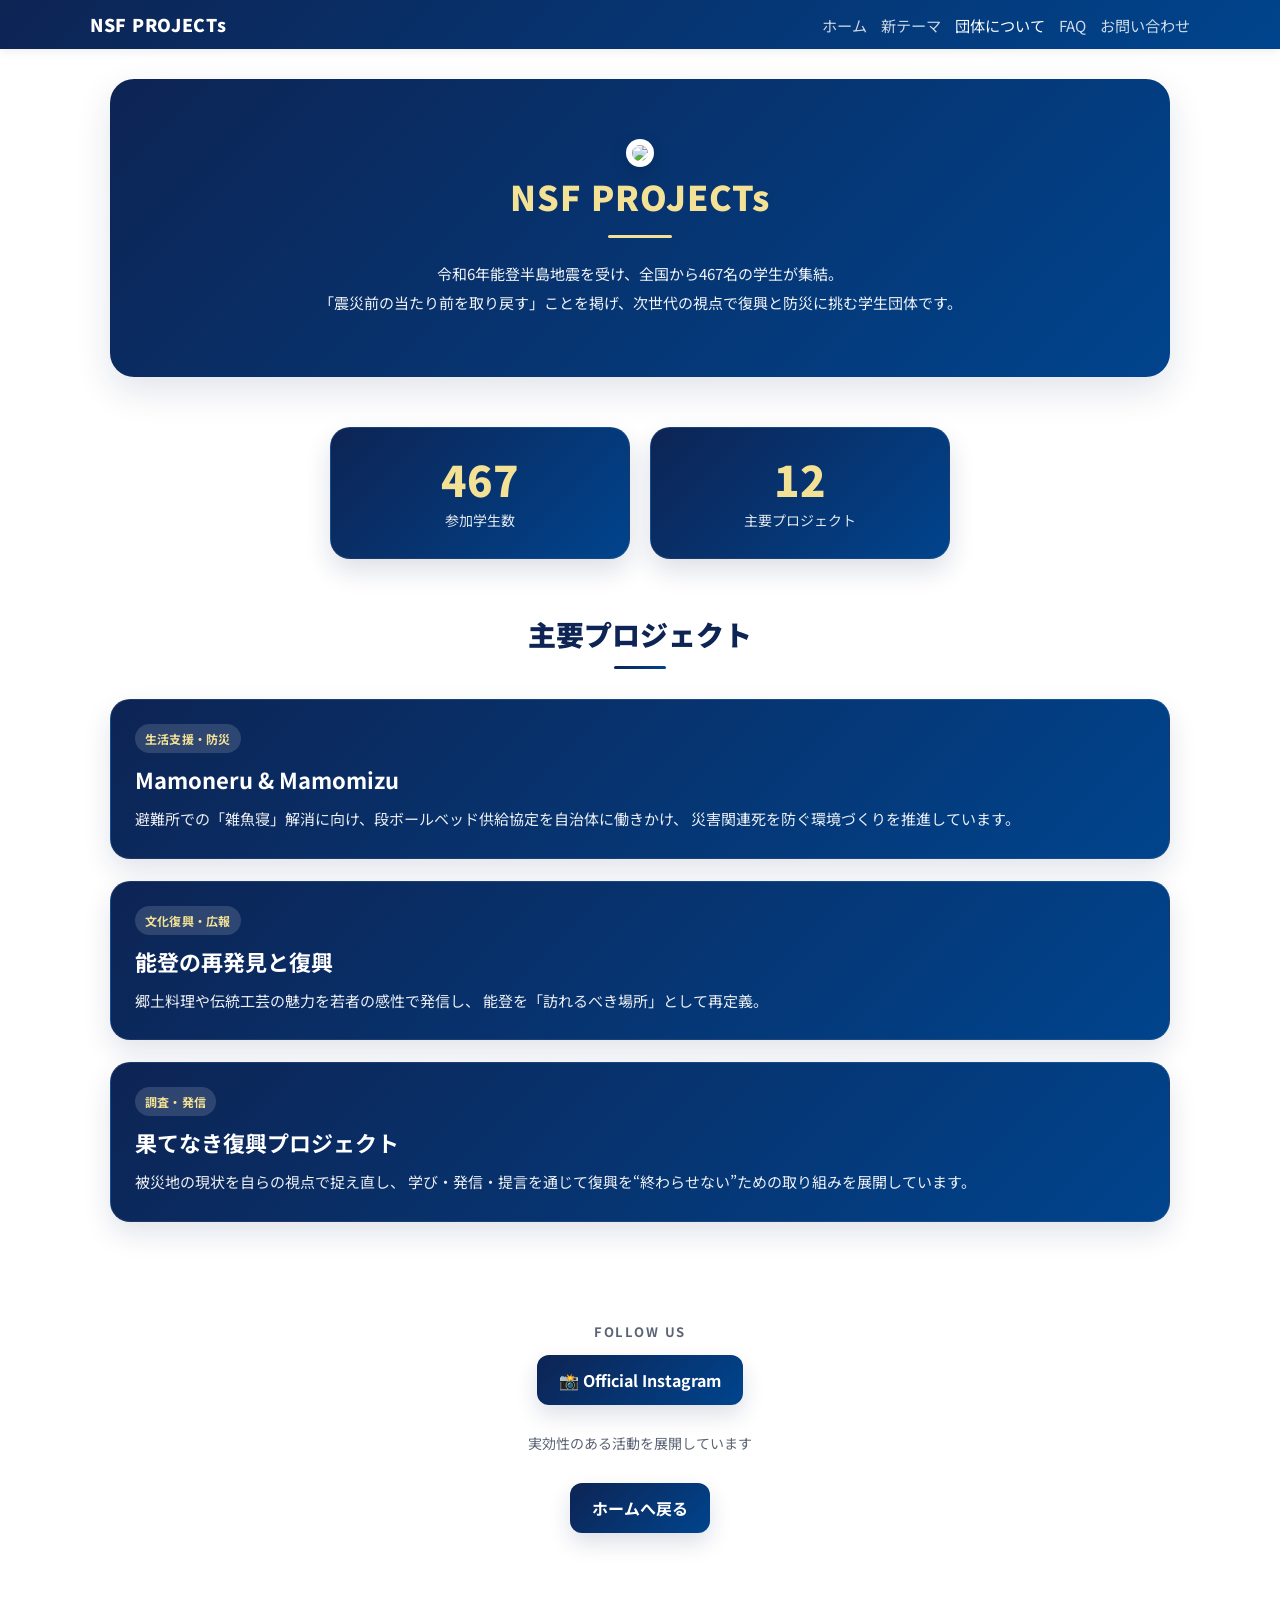
==== commit f64512f8: "Update about.html" ====
--- a/about.html
+++ b/about.html
@@ -10,7 +10,7 @@
 <body>
 <header class="site-header">
 <div class="header-inner">
-<a href="index.html" class="header-logo">NSF</a>
+<a href="index.html" class="header-logo">NSF PROJECTs</a>
 <nav class="header-nav">
 <a href="index.html">ホーム</a>
 <a href="fukushima.html">新テーマ</a>
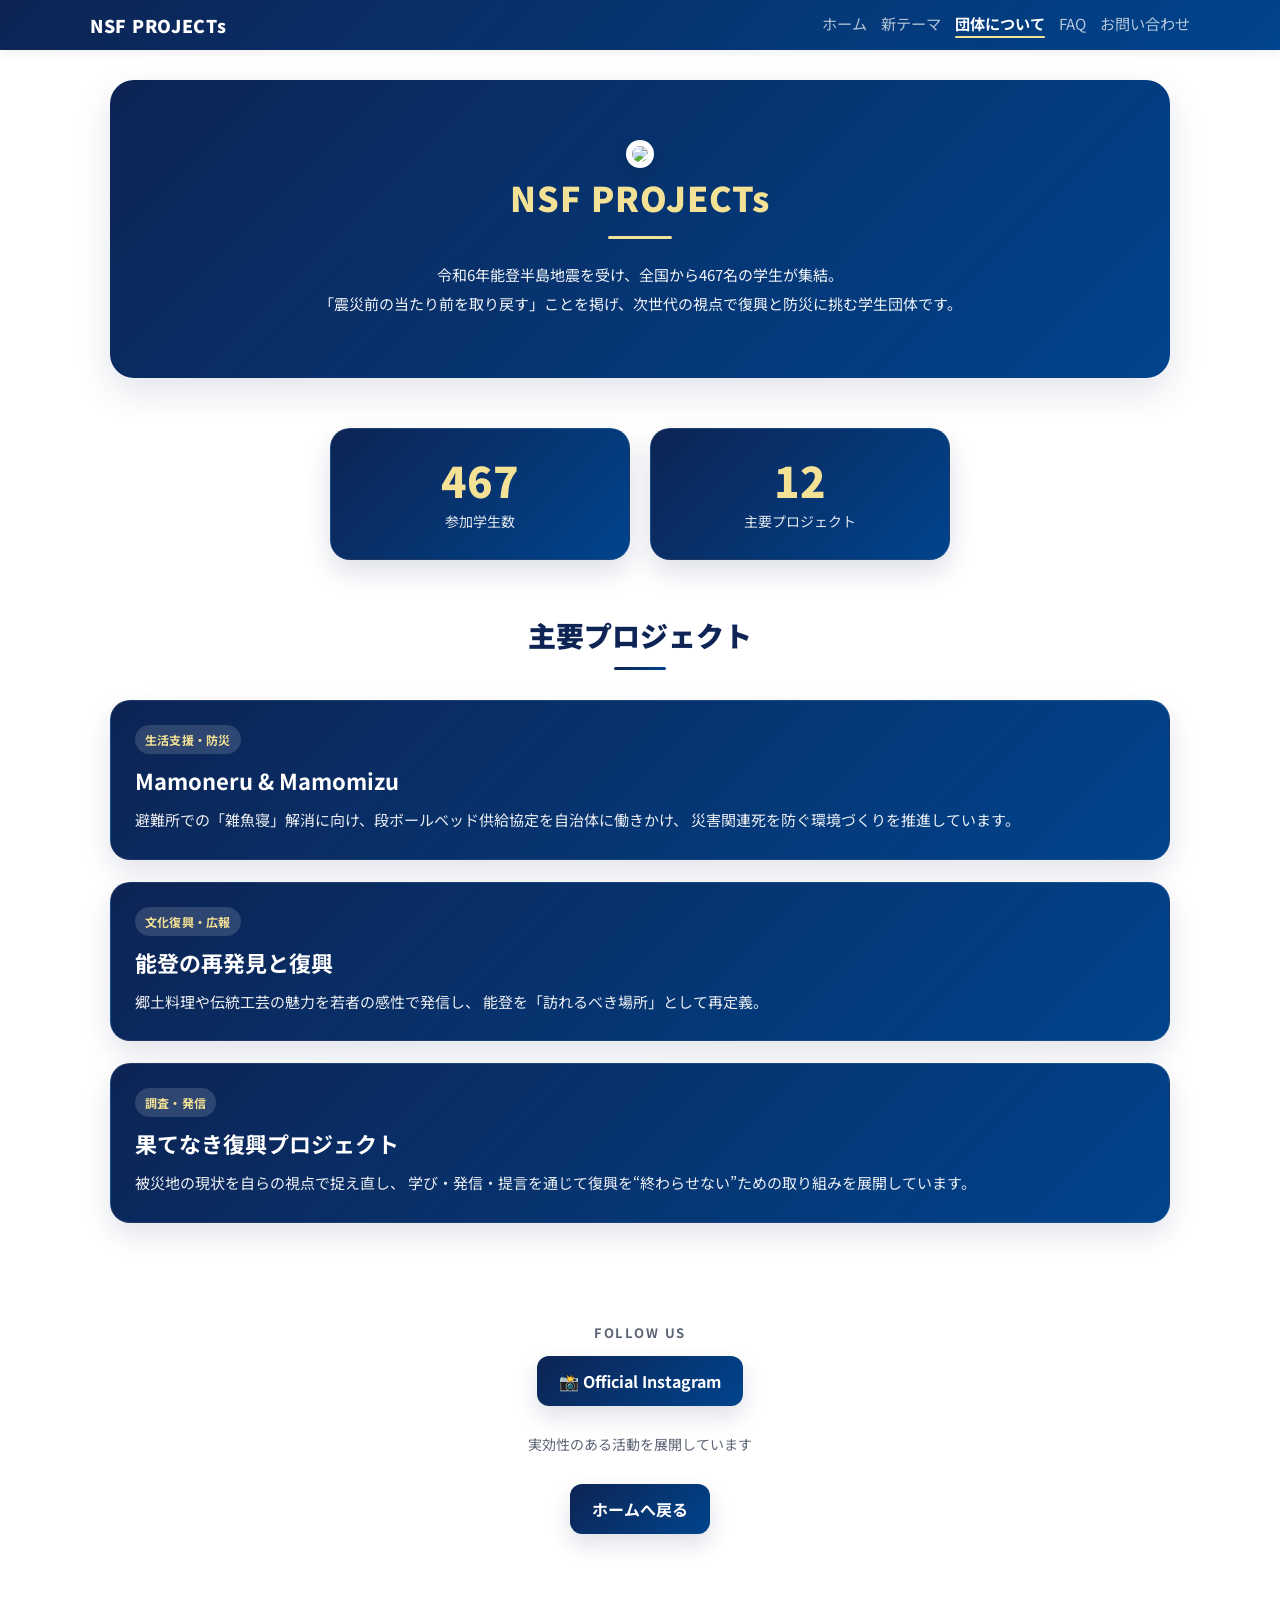
==== commit af03036c: "Update about.html" ====
--- a/about.html
+++ b/about.html
@@ -106,7 +106,7 @@
 <a href="index.html" class="btn-action">ホームへ戻る</a>
 </div>
 </div>
-<script src="script.js"></script>
+<script src="js/script.js"></script>
 </body>
 </html>
  
--- a/css/about.css
+++ b/css/about.css
@@ -529,4 +529,77 @@
   }
 
 }
+ .header-nav a{
+
+  position:relative;
+
+  color:rgba(255,255,255,.7);
+
+  text-decoration:none;
+
+  padding-bottom:4px;
+
+  transition:0.2s;
+
+}
+
+/* 通常ホバー */
+
+.header-nav a:hover{
+
+  color:#fff;
+
+}
+
+/* 今いるページ */
+
+.header-nav a.active{
+
+  color:#fff;
+
+  font-weight:700;
+
+}
+
+/* 下線アニメーション */
+
+.header-nav a.active::after{
+
+  content:"";
+
+  position:absolute;
+
+  left:0;
+
+  bottom:0;
+
+  width:100%;
+
+  height:2px;
+
+  background:#F3E195;
+
+  border-radius:2px;
+
+}
+
+/* ホバー時にも線出す（任意） */
+
+.header-nav a:hover::after{
+
+  content:"";
+
+  position:absolute;
+
+  left:0;
+
+  bottom:0;
+
+  width:100%;
+
+  height:2px;
+
+  background:rgba(255,255,255,.5);
+
+}
  
